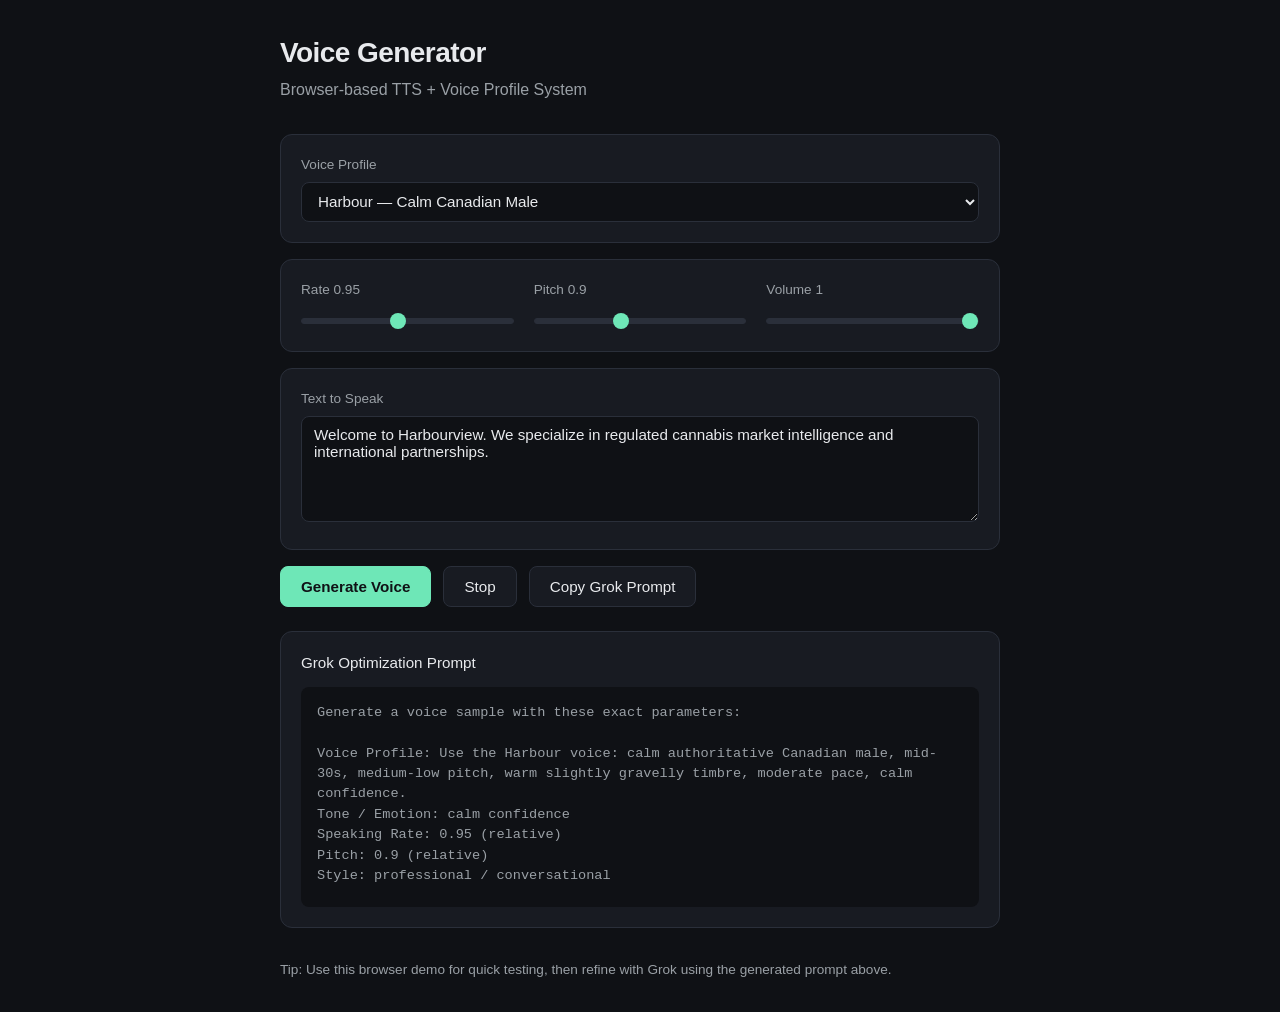
==== web/index.html @ 146bfe16 "Initial commit: Voice Generator with profiles, Web Speech demo, and Grok optimization system" ====
<!DOCTYPE html>
<html lang="en">
<head>
  <meta charset="UTF-8" />
  <meta name="viewport" content="width=device-width, initial-scale=1.0" />
  <title>Voice Generator</title>
  <link rel="stylesheet" href="styles.css" />
</head>
<body>
  <div class="container">
    <header>
      <h1>Voice Generator</h1>
      <p class="subtitle">Browser-based TTS + Voice Profile System</p>
    </header>

    <section class="card">
      <label for="profile">Voice Profile</label>
      <select id="profile">
        <option value="harbour">Harbour — Calm Canadian Male</option>
        <option value="nova">Nova — Warm Professional Female</option>
        <option value="custom">Custom (edit settings below)</option>
      </select>
    </section>

    <section class="card grid">
      <div>
        <label for="rate">Rate <span id="rateVal">0.95</span></label>
        <input type="range" id="rate" min="0.5" max="1.5" step="0.05" value="0.95" />
      </div>
      <div>
        <label for="pitch">Pitch <span id="pitchVal">0.9</span></label>
        <input type="range" id="pitch" min="0.5" max="1.5" step="0.05" value="0.9" />
      </div>
      <div>
        <label for="volume">Volume <span id="volumeVal">1.0</span></label>
        <input type="range" id="volume" min="0" max="1" step="0.05" value="1" />
      </div>
    </section>

    <section class="card">
      <label for="text">Text to Speak</label>
      <textarea id="text" rows="5" placeholder="Enter the text you want spoken...">Welcome to Harbourview. We specialize in regulated cannabis market intelligence and international partnerships.</textarea>
    </section>

    <section class="actions">
      <button id="speak" class="primary">Generate Voice</button>
      <button id="stop">Stop</button>
      <button id="copyPrompt">Copy Grok Prompt</button>
    </section>

    <section class="card">
      <h3>Grok Optimization Prompt</h3>
      <pre id="promptPreview"></pre>
    </section>

    <footer>
      <p>Tip: Use this browser demo for quick testing, then refine with Grok using the generated prompt above.</p>
    </footer>
  </div>

  <script src="app.js"></script>
</body>
</html>
---- web/styles.css ----
:root {
  --bg: #0f1115;
  --card: #181b22;
  --border: #2a2f3a;
  --text: #e8eaed;
  --muted: #9aa0a6;
  --accent: #6ee7b7;
  --accent-dim: #34d399;
}

* {
  box-sizing: border-box;
  margin: 0;
  padding: 0;
}

body {
  font-family: -apple-system, BlinkMacSystemFont, "Segoe UI", Roboto, sans-serif;
  background: var(--bg);
  color: var(--text);
  line-height: 1.5;
  min-height: 100vh;
  padding: 2rem 1rem;
}

.container {
  max-width: 720px;
  margin: 0 auto;
}

header {
  margin-bottom: 2rem;
}

h1 {
  font-size: 1.75rem;
  font-weight: 600;
  letter-spacing: -0.02em;
}

.subtitle {
  color: var(--muted);
  margin-top: 0.25rem;
}

.card {
  background: var(--card);
  border: 1px solid var(--border);
  border-radius: 12px;
  padding: 1.25rem;
  margin-bottom: 1rem;
}

.grid {
  display: grid;
  grid-template-columns: repeat(auto-fit, minmax(160px, 1fr));
  gap: 1.25rem;
}

label {
  display: block;
  font-size: 0.85rem;
  color: var(--muted);
  margin-bottom: 0.4rem;
}

select,
textarea,
input[type="range"] {
  width: 100%;
  background: var(--bg);
  border: 1px solid var(--border);
  border-radius: 8px;
  color: var(--text);
  padding: 0.6rem 0.75rem;
  font-size: 0.95rem;
}

textarea {
  resize: vertical;
  font-family: inherit;
}

input[type="range"] {
  padding: 0;
  height: 6px;
  -webkit-appearance: none;
  background: var(--border);
}

input[type="range"]::-webkit-slider-thumb {
  -webkit-appearance: none;
  width: 16px;
  height: 16px;
  border-radius: 50%;
  background: var(--accent);
  cursor: pointer;
}

.actions {
  display: flex;
  gap: 0.75rem;
  margin-bottom: 1.5rem;
  flex-wrap: wrap;
}

button {
  padding: 0.7rem 1.25rem;
  border-radius: 8px;
  border: 1px solid var(--border);
  background: var(--card);
  color: var(--text);
  font-size: 0.95rem;
  cursor: pointer;
  transition: all 0.15s ease;
}

button:hover {
  border-color: var(--accent-dim);
}

button.primary {
  background: var(--accent);
  color: #0f1115;
  border-color: var(--accent);
  font-weight: 600;
}

button.primary:hover {
  background: var(--accent-dim);
}

pre {
  background: var(--bg);
  border-radius: 8px;
  padding: 1rem;
  font-size: 0.85rem;
  white-space: pre-wrap;
  color: var(--muted);
  max-height: 220px;
  overflow-y: auto;
}

footer {
  margin-top: 2rem;
  font-size: 0.85rem;
  color: var(--muted);
}

h3 {
  font-size: 0.95rem;
  margin-bottom: 0.75rem;
  font-weight: 500;
}
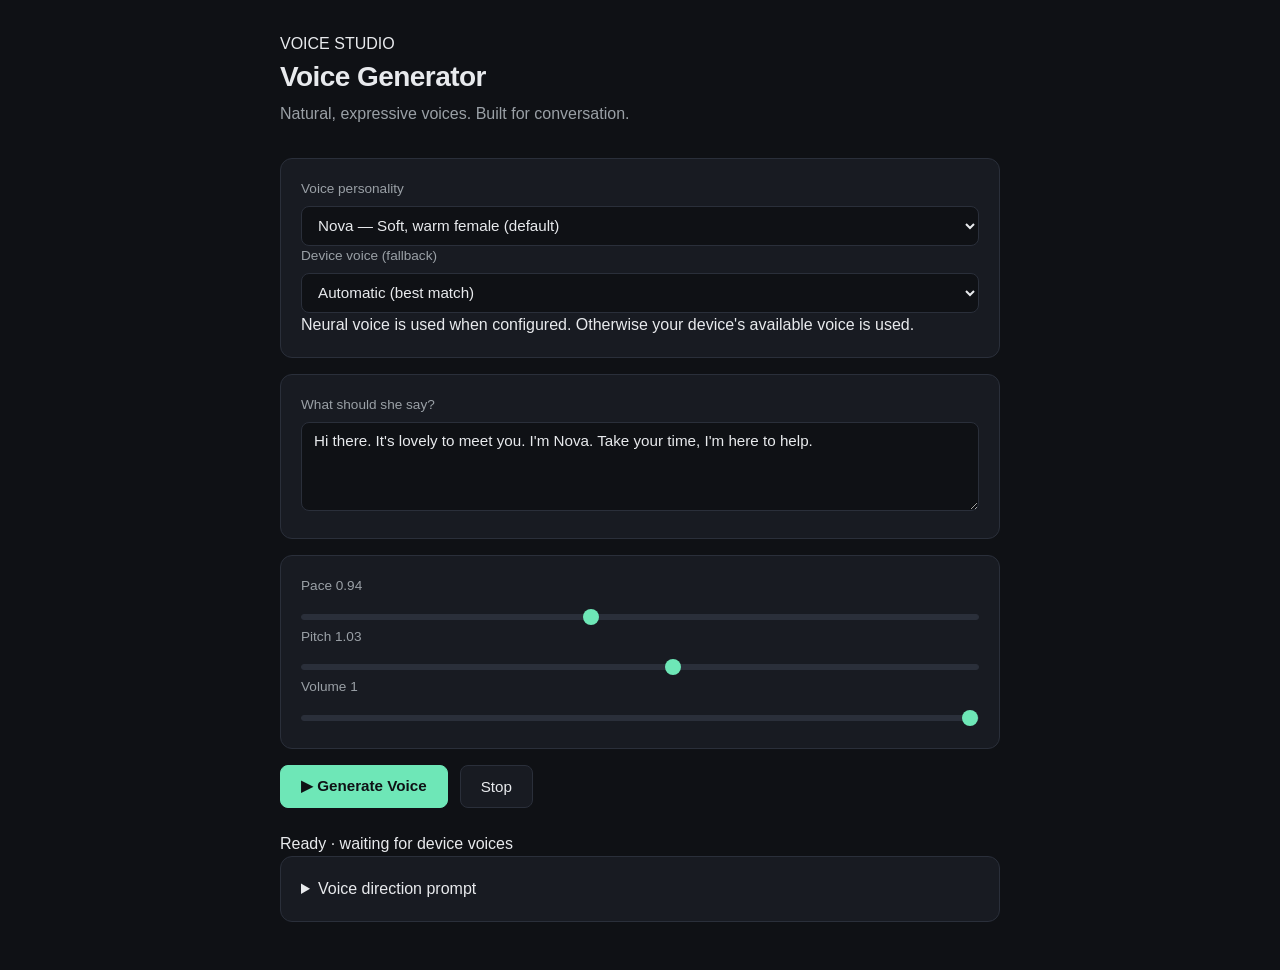
==== commit de177d62: "Upgrade Nova female voice studio and mobile experience" ====
--- a/web/index.html
+++ b/web/index.html
@@ -1,63 +1 @@
-<!DOCTYPE html>
-<html lang="en">
-<head>
-  <meta charset="UTF-8" />
-  <meta name="viewport" content="width=device-width, initial-scale=1.0" />
-  <title>Voice Generator</title>
-  <link rel="stylesheet" href="styles.css" />
-</head>
-<body>
-  <div class="container">
-    <header>
-      <h1>Voice Generator</h1>
-      <p class="subtitle">Browser-based TTS + Voice Profile System</p>
-    </header>
-
-    <section class="card">
-      <label for="profile">Voice Profile</label>
-      <select id="profile">
-        <option value="harbour">Harbour — Calm Canadian Male</option>
-        <option value="nova">Nova — Warm Professional Female</option>
-        <option value="custom">Custom (edit settings below)</option>
-      </select>
-    </section>
-
-    <section class="card grid">
-      <div>
-        <label for="rate">Rate <span id="rateVal">0.95</span></label>
-        <input type="range" id="rate" min="0.5" max="1.5" step="0.05" value="0.95" />
-      </div>
-      <div>
-        <label for="pitch">Pitch <span id="pitchVal">0.9</span></label>
-        <input type="range" id="pitch" min="0.5" max="1.5" step="0.05" value="0.9" />
-      </div>
-      <div>
-        <label for="volume">Volume <span id="volumeVal">1.0</span></label>
-        <input type="range" id="volume" min="0" max="1" step="0.05" value="1" />
-      </div>
-    </section>
-
-    <section class="card">
-      <label for="text">Text to Speak</label>
-      <textarea id="text" rows="5" placeholder="Enter the text you want spoken...">Welcome to Harbourview. We specialize in regulated cannabis market intelligence and international partnerships.</textarea>
-    </section>
-
-    <section class="actions">
-      <button id="speak" class="primary">Generate Voice</button>
-      <button id="stop">Stop</button>
-      <button id="copyPrompt">Copy Grok Prompt</button>
-    </section>
-
-    <section class="card">
-      <h3>Grok Optimization Prompt</h3>
-      <pre id="promptPreview"></pre>
-    </section>
-
-    <footer>
-      <p>Tip: Use this browser demo for quick testing, then refine with Grok using the generated prompt above.</p>
-    </footer>
-  </div>
-
-  <script src="app.js"></script>
-</body>
-</html>
+<!DOCTYPE html><html lang="en"><head><meta charset="UTF-8"><meta name="viewport" content="width=device-width,initial-scale=1"><meta name="theme-color" content="#0f1115"><title>Nova · Voice Generator</title><link rel="stylesheet" href="styles.css"></head><body><main class="container"><header><p class="eyebrow">VOICE STUDIO</p><h1>Voice Generator</h1><p class="subtitle">Natural, expressive voices. Built for conversation.</p></header><section class="card"><label for="profile">Voice personality</label><select id="profile"><option value="nova" selected>Nova — Soft, warm female (default)</option><option value="harbour">Harbour — Calm Canadian male</option></select><label for="deviceVoice" class="secondary-label">Device voice (fallback)</label><select id="deviceVoice"><option value="">Automatic (best match)</option></select><p class="hint">Neural voice is used when configured. Otherwise your device's available voice is used.</p></section><section class="card"><label for="text">What should she say?</label><textarea id="text" rows="4" placeholder="Write something to say…">Hi there. It's lovely to meet you. I'm Nova. Take your time, I'm here to help.</textarea></section><section class="card controls"><div><label for="rate">Pace <span id="rateVal">0.94</span></label><input type="range" id="rate" min="0.6" max="1.4" step="0.02" value="0.94"></div><div><label for="pitch">Pitch <span id="pitchVal">1.03</span></label><input type="range" id="pitch" min="0.7" max="1.3" step="0.01" value="1.03"></div><div><label for="volume">Volume <span id="volumeVal">1</span></label><input type="range" id="volume" min="0" max="1" step="0.05" value="1"></div></section><section class="actions"><button id="speak" class="primary">▶ Generate Voice</button><button id="stop">Stop</button></section><p id="status" role="status" aria-live="polite">Ready</p><details class="card"><summary>Voice direction prompt</summary><pre id="promptPreview"></pre><button id="copyPrompt">Copy Grok Prompt</button></details></main><script src="app.js"></script></body></html>
